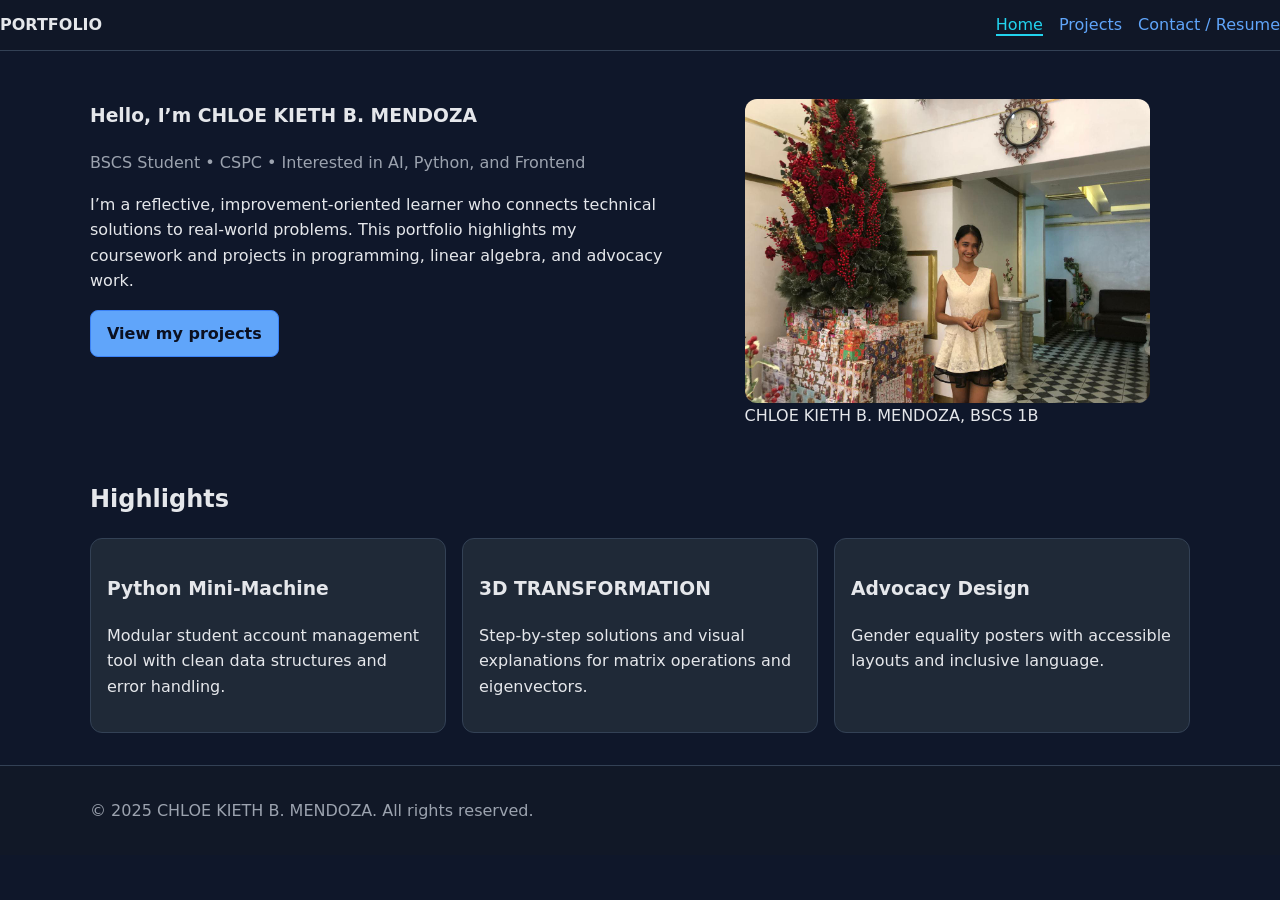
==== index.html @ 327a8e29 "Initial commit: portfolio website" ====
<!DOCTYPE html>
<html lang="en">
<head>
  <meta charset="UTF-8" />
  <meta name="viewport" content="width=device-width, initial-scale=1" />
  <title>Home — Your Name</title>
  <link rel="stylesheet" href="style.css" />
</head>
<body>
  <header>
    <nav class="site-nav">
      <a class="logo" href="index.html">PORTFOLIO</a>
      <ul>
        <li><a href="index.html" aria-current="page">Home</a></li>
        <li><a href="projects.html">Projects</a></li>
        <li><a href="contact.html">Contact / Resume</a></li>
      </ul>
    </nav>
  </header>

  <main>
    <section class="hero container">
      <article>
        <h1>Hello, I’m CHLOE KIETH B. MENDOZA</h1>
        <p class="subtitle">BSCS Student • CSPC • Interested in AI, Python, and Frontend</p>
        <p>
          I’m a reflective, improvement-oriented learner who connects technical solutions to real-world problems.
          This portfolio highlights my coursework and projects in programming, linear algebra, and advocacy work.
        </p>
        <a class="btn" href="projects.html">View my projects</a>
      </article>
      <figure class="hero-photo">
        <img src="4f9a7781-3ffc-4a22-af5b-f040bae95f5e.jpeg" alt="Portrait of Your Name" />
        <figcaption>CHLOE KIETH B. MENDOZA,  BSCS 1B</figcaption>
      </figure>
    </section>

    <section class="highlights container">
      <h2>Highlights</h2>
      <div class="cards">
        <article>
          <h3>Python Mini-Machine</h3>
          <p>Modular student account management tool with clean data structures and error handling.</p>
        </article>
        <article>
          <h3>3D TRANSFORMATION</h3>
          <p>Step-by-step solutions and visual explanations for matrix operations and eigenvectors.</p>
        </article>
        <article>
          <h3>Advocacy Design</h3>
          <p>Gender equality posters with accessible layouts and inclusive language.</p>
        </article>
      </div>
    </section>
  </main>

  <footer>
    <section class="container">
      <p>&copy; 2025 CHLOE KIETH B. MENDOZA. All rights reserved.</p>
    </section>
  </footer>
</body>
</html>
---- style.css ----
:root {
  --bg: #0f172a;         /* slate-900 */
  --panel: #111827;      /* gray-900 */
  --text: #e5e7eb;       /* gray-200 */
  --muted: #9ca3af;      /* gray-400 */
  --primary: #60a5fa;    /* blue-400 */
  --accent: #22d3ee;     /* cyan-400 */
  --card: #1f2937;       /* gray-800 */
  --border: #334155;     /* slate-700 */
  --radius: 12px;
  --container: 1100px;
  --space: 1rem;
}

*,
*::before,
*::after { box-sizing: border-box; }

html, body {
  margin: 0;
  padding: 0;
  background: var(--bg);
  color: var(--text);
  font-family: system-ui, -apple-system, Segoe UI, Roboto, Inter, Arial, sans-serif;
  line-height: 1.6;
}

img { max-width: 100%; display: block; border-radius: var(--radius); }
a { color: var(--primary); text-decoration: none; }
a:hover { color: var(--accent); }

.container {
  width: min(100% - 2rem, var(--container));
  margin-inline: auto;
}

/* Header and nav */
header {
  position: sticky; top: 0;
  background: rgba(17, 24, 39, 0.85);
  backdrop-filter: blur(6px);
  border-bottom: 1px solid var(--border);
  z-index: 10;
}

.site-nav {
  display: flex; align-items: center; justify-content: space-between;
  gap: 1rem;
  padding: 0.75rem 0;
}

.site-nav .logo {
  font-weight: 700; color: var(--text);
}

.site-nav ul {
  list-style: none; display: flex; gap: 1rem; margin: 0; padding: 0;
}

.site-nav a[aria-current="page"] {
  color: var(--accent);
  border-bottom: 2px solid var(--accent);
}

/* Buttons */
.btn {
  display: inline-block;
  background: var(--primary);
  color: #0b1020;
  padding: 0.6rem 1rem;
  border-radius: calc(var(--radius) - 4px);
  font-weight: 600;
  border: 1px solid #3b82f6;
}
.btn:hover { background: #3b82f6; color: #0b1020; }
.btn-secondary {
  background: transparent; color: var(--text); border: 1px solid var(--border);
}
.btn-secondary:hover { border-color: var(--accent); color: var(--accent); }

/* Hero layout (Home) */
.hero {
  display: grid;
  grid-template-columns: 1.2fr 1fr;
  gap: 2rem;
  padding: 2rem 0 1rem;
}
.hero .subtitle { color: var(--muted); margin-top: 0.25rem; }
.hero .hero-photo { align-self: start; }

/* Cards */
.cards {
  display: grid;
  grid-template-columns: repeat(3, 1fr);
  gap: 1rem;
  margin: 1rem 0 2rem;
}
.cards article {
  background: var(--card);
  border: 1px solid var(--border);
  padding: 1rem;
  border-radius: var(--radius);
}

/* Projects grid */
.project-grid {
  display: grid;
  grid-template-columns: repeat(2, 1fr);
  gap: 1.25rem;
  margin: 1rem 0 2rem;
}
.project-card {
  background: var(--card);
  border: 1px solid var(--border);
  border-radius: var(--radius);
  padding: 1rem;
}
.project-card h2 { margin-top: 0.75rem; }
.project-card p { color: var(--muted); }

/* Contact + Resume layout */
.contact-layout {
  display: grid;
  grid-template-columns: 1fr 1fr;
  gap: 2rem;
  padding: 1rem 0 2rem;
}

.contact-form form {
  background: var(--card);
  border: 1px solid var(--border);
  padding: 1rem;
  border-radius: var(--radius);
}
fieldset { border: none; padding: 0; margin: 0; }
label { display: block; margin-top: 1rem; }
input, textarea {
  width: 100%;
  margin-top: 0.5rem;
  padding: 0.6rem 0.8rem;
  border-radius: calc(var(--radius) - 6px);
  background: #0b1324;
  color: var(--text);
  border: 1px solid var(--border);
}
input::placeholder, textarea::placeholder { color: #6b7280; }

.resume section {
  margin-bottom: 1.5rem;
}
.skills {
  display: grid;
  grid-template-columns: repeat(2, minmax(0, 1fr));
  gap: 0.5rem 1rem;
}

/* Footer */
footer {
  border-top: 1px solid var(--border);
  margin-top: 2rem;
  padding: 1rem 0;
  background: var(--panel);
  color: var(--muted);
}

/* Responsive: mobile-first adjustments */
@media (max-width: 900px) {
  .hero { grid-template-columns: 1fr; }
  .cards { grid-template-columns: repeat(2, 1fr); }
  .project-grid { grid-template-columns: 1fr; }
  .contact-layout { grid-template-columns: 1fr; }
  .skills { grid-template-columns: 1fr; }
}

@media (max-width: 600px) {
  .site-nav ul { gap: 0.5rem; }
  .btn { width: 100%; text-align: center; }
  .cards { grid-template-columns: 1fr; }
}
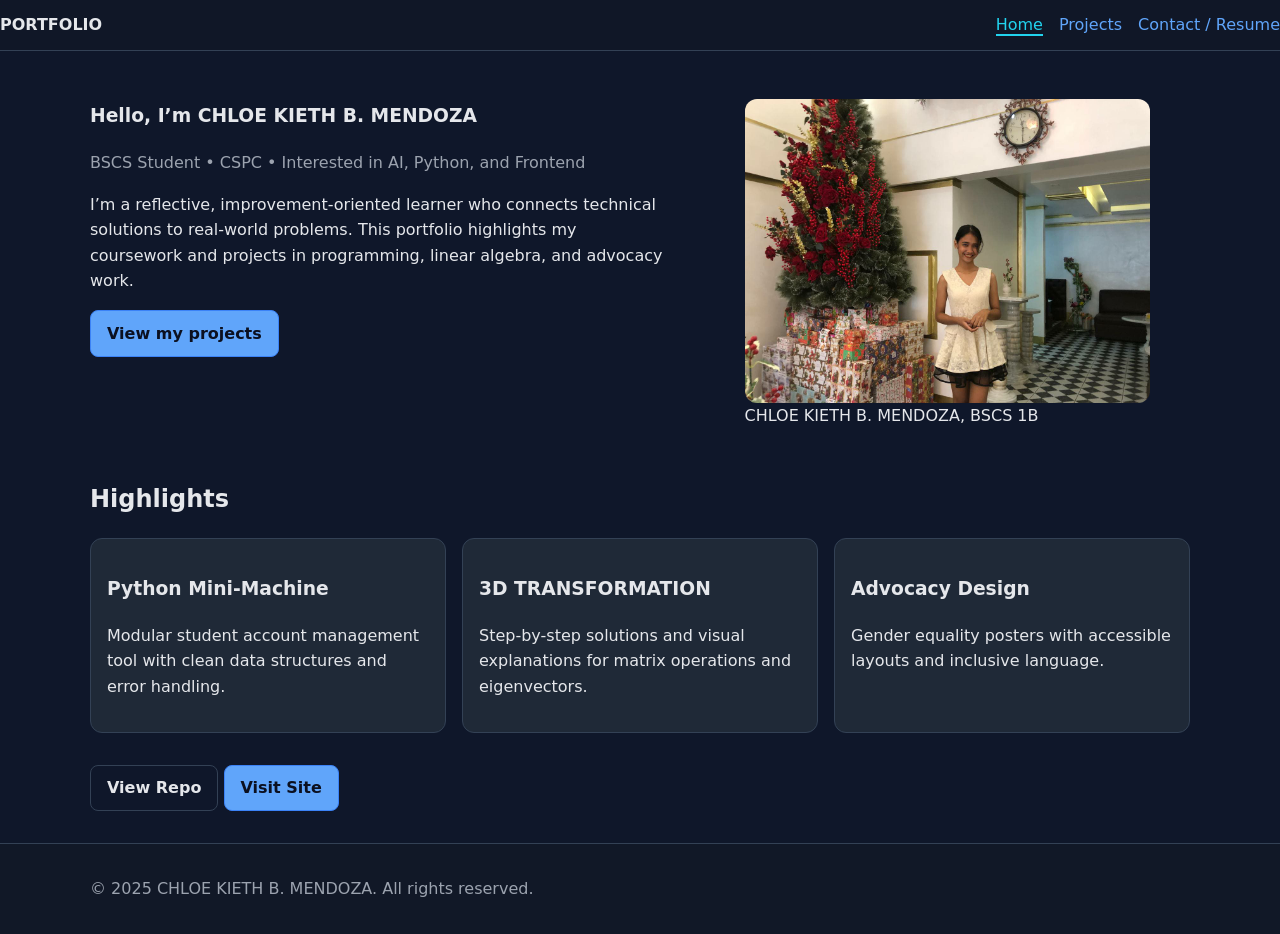
==== commit 67453e48: "Updated index.html with new buttons" ====
--- a/index.html
+++ b/index.html
@@ -37,20 +37,28 @@
 
     <section class="highlights container">
       <h2>Highlights</h2>
-      <div class="cards">
-        <article>
-          <h3>Python Mini-Machine</h3>
-          <p>Modular student account management tool with clean data structures and error handling.</p>
-        </article>
-        <article>
-          <h3>3D TRANSFORMATION</h3>
-          <p>Step-by-step solutions and visual explanations for matrix operations and eigenvectors.</p>
-        </article>
-        <article>
-          <h3>Advocacy Design</h3>
-          <p>Gender equality posters with accessible layouts and inclusive language.</p>
-        </article>
-      </div>
+    <div class="cards">
+  <article>
+    <h3>Python Mini-Machine</h3>
+    <p>Modular student account management tool with clean data structures and error handling.</p>
+  </article>
+
+  <article>
+    <h3>3D TRANSFORMATION</h3>
+    <p>Step-by-step solutions and visual explanations for matrix operations and eigenvectors.</p>
+  </article>
+
+  <article>
+    <h3>Advocacy Design</h3>
+    <p>Gender equality posters with accessible layouts and inclusive language.</p>
+  </article>
+</div>
+
+<!-- 🔘 Shared buttons for all projects -->
+<div class="shared-buttons">
+  <a class="btn btn-secondary" href="https://github.com/chlmendoza-art/my-portfolio-site">View Repo</a>
+  <a class="btn" href="https://chlmendoza-art.github.io/my-portfolio-site/">Visit Site</a>
+</div>
     </section>
   </main>
 
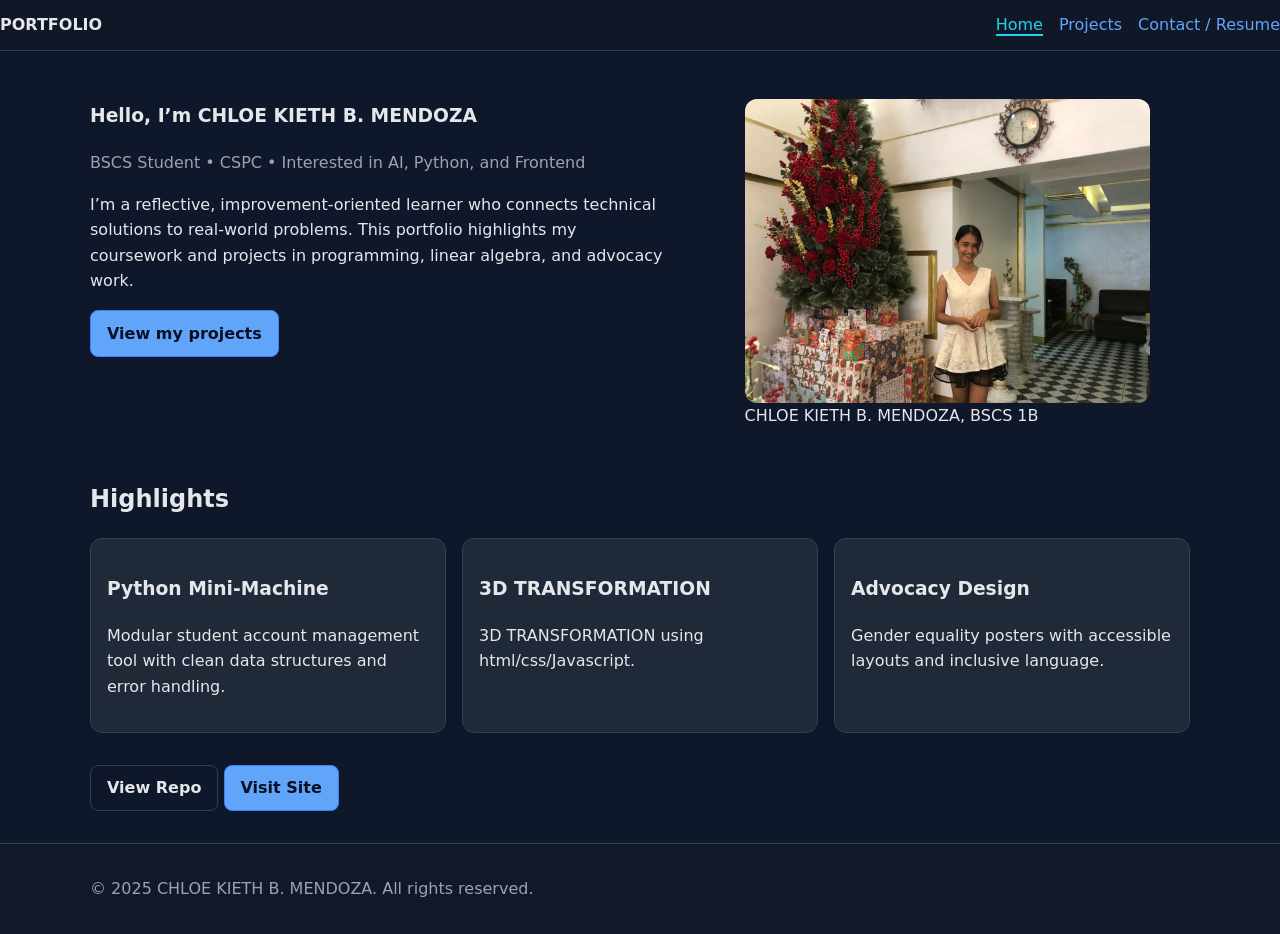
==== commit db3097ea: "Updated index.html with new buttons" ====
--- a/index.html
+++ b/index.html
@@ -45,7 +45,7 @@
 
   <article>
     <h3>3D TRANSFORMATION</h3>
-    <p>Step-by-step solutions and visual explanations for matrix operations and eigenvectors.</p>
+    <p>3D TRANSFORMATION using html/css/Javascript.</p>
   </article>
 
   <article>
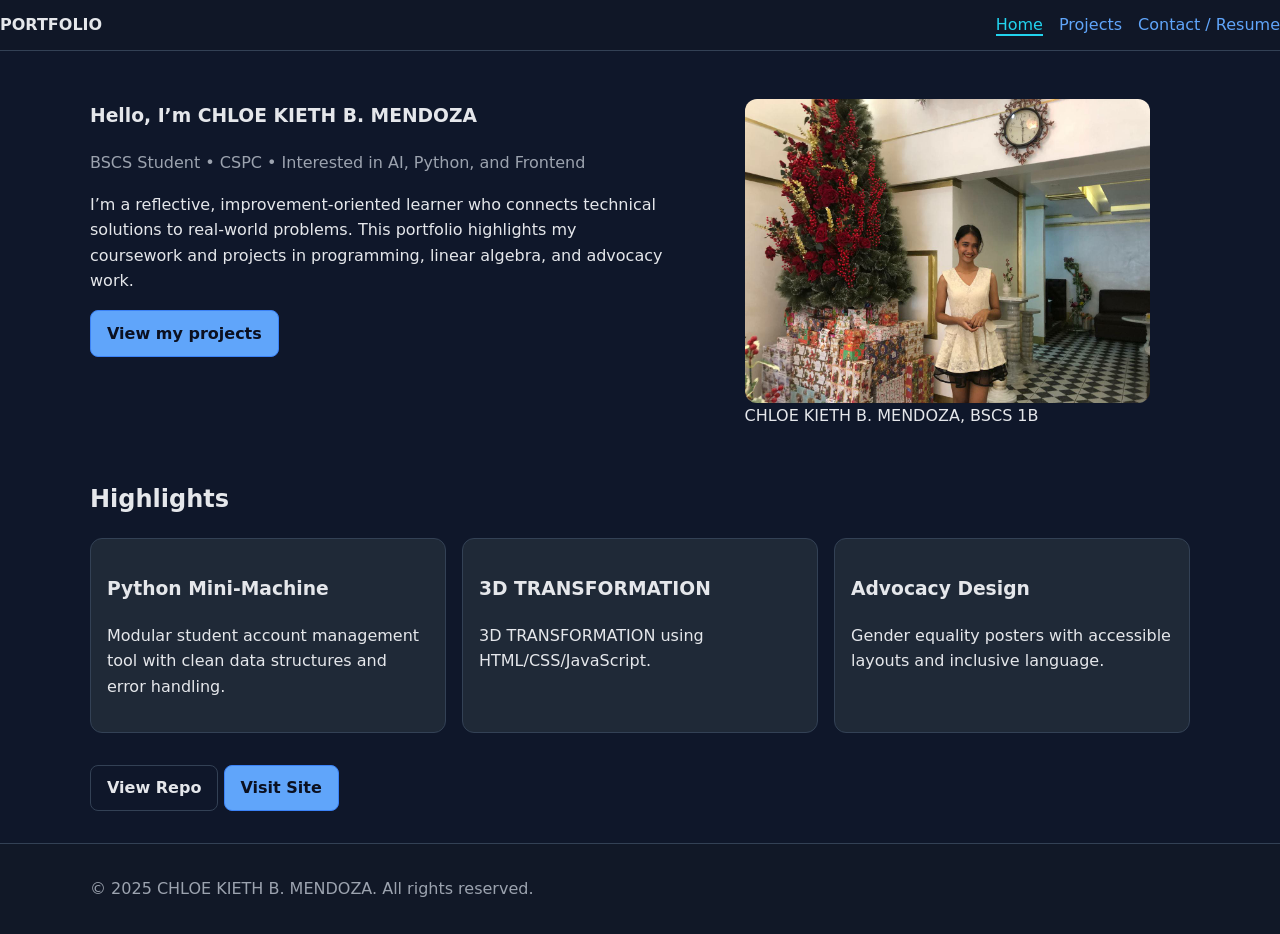
==== commit 37a1c77b: "Updated HTML files with comments and fixes" ====
--- a/index.html
+++ b/index.html
@@ -3,13 +3,17 @@
 <head>
   <meta charset="UTF-8" />
   <meta name="viewport" content="width=device-width, initial-scale=1" />
-  <title>Home — Your Name</title>
+  <title>Home — Chloe Kieth B. Mendoza</title>
+  <!-- External stylesheet for consistent design -->
   <link rel="stylesheet" href="style.css" />
 </head>
 <body>
+  <!-- ===== HEADER & NAVIGATION ===== -->
   <header>
     <nav class="site-nav">
+      <!-- Logo / site title -->
       <a class="logo" href="index.html">PORTFOLIO</a>
+      <!-- Navigation links -->
       <ul>
         <li><a href="index.html" aria-current="page">Home</a></li>
         <li><a href="projects.html">Projects</a></li>
@@ -18,7 +22,9 @@
     </nav>
   </header>
 
+  <!-- ===== MAIN CONTENT ===== -->
   <main>
+    <!-- Hero section with intro and photo -->
     <section class="hero container">
       <article>
         <h1>Hello, I’m CHLOE KIETH B. MENDOZA</h1>
@@ -27,41 +33,48 @@
           I’m a reflective, improvement-oriented learner who connects technical solutions to real-world problems.
           This portfolio highlights my coursework and projects in programming, linear algebra, and advocacy work.
         </p>
+        <!-- Call-to-action button -->
         <a class="btn" href="projects.html">View my projects</a>
       </article>
       <figure class="hero-photo">
-        <img src="4f9a7781-3ffc-4a22-af5b-f040bae95f5e.jpeg" alt="Portrait of Your Name" />
-        <figcaption>CHLOE KIETH B. MENDOZA,  BSCS 1B</figcaption>
+        <!-- Profile image -->
+        <img src="4f9a7781-3ffc-4a22-af5b-f040bae95f5e.jpeg" alt="Portrait of Chloe Kieth B. Mendoza" />
+        <figcaption>CHLOE KIETH B. MENDOZA, BSCS 1B</figcaption>
       </figure>
     </section>
 
+    <!-- Highlights section showcasing projects -->
     <section class="highlights container">
       <h2>Highlights</h2>
-    <div class="cards">
-  <article>
-    <h3>Python Mini-Machine</h3>
-    <p>Modular student account management tool with clean data structures and error handling.</p>
-  </article>
+      <div class="cards">
+        <!-- Project 1 -->
+        <article>
+          <h3>Python Mini-Machine</h3>
+          <p>Modular student account management tool with clean data structures and error handling.</p>
+        </article>
 
-  <article>
-    <h3>3D TRANSFORMATION</h3>
-    <p>3D TRANSFORMATION using html/css/Javascript.</p>
-  </article>
+        <!-- Project 2 -->
+        <article>
+          <h3>3D TRANSFORMATION</h3>
+          <p>3D TRANSFORMATION using HTML/CSS/JavaScript.</p>
+        </article>
 
-  <article>
-    <h3>Advocacy Design</h3>
-    <p>Gender equality posters with accessible layouts and inclusive language.</p>
-  </article>
-</div>
+        <!-- Project 3 -->
+        <article>
+          <h3>Advocacy Design</h3>
+          <p>Gender equality posters with accessible layouts and inclusive language.</p>
+        </article>
+      </div>
 
-<!-- 🔘 Shared buttons for all projects -->
-<div class="shared-buttons">
-  <a class="btn btn-secondary" href="https://github.com/chlmendoza-art/my-portfolio-site">View Repo</a>
-  <a class="btn" href="https://chlmendoza-art.github.io/my-portfolio-site/">Visit Site</a>
-</div>
+      <!-- Shared buttons for repo and live site -->
+      <div class="shared-buttons">
+        <a class="btn btn-secondary" href="https://github.com/chlmendoza-art/my-portfolio-site">View Repo</a>
+        <a class="btn" href="https://chlmendoza-art.github.io/my-portfolio-site/">Visit Site</a>
+      </div>
     </section>
   </main>
 
+  <!-- ===== FOOTER ===== -->
   <footer>
     <section class="container">
       <p>&copy; 2025 CHLOE KIETH B. MENDOZA. All rights reserved.</p>
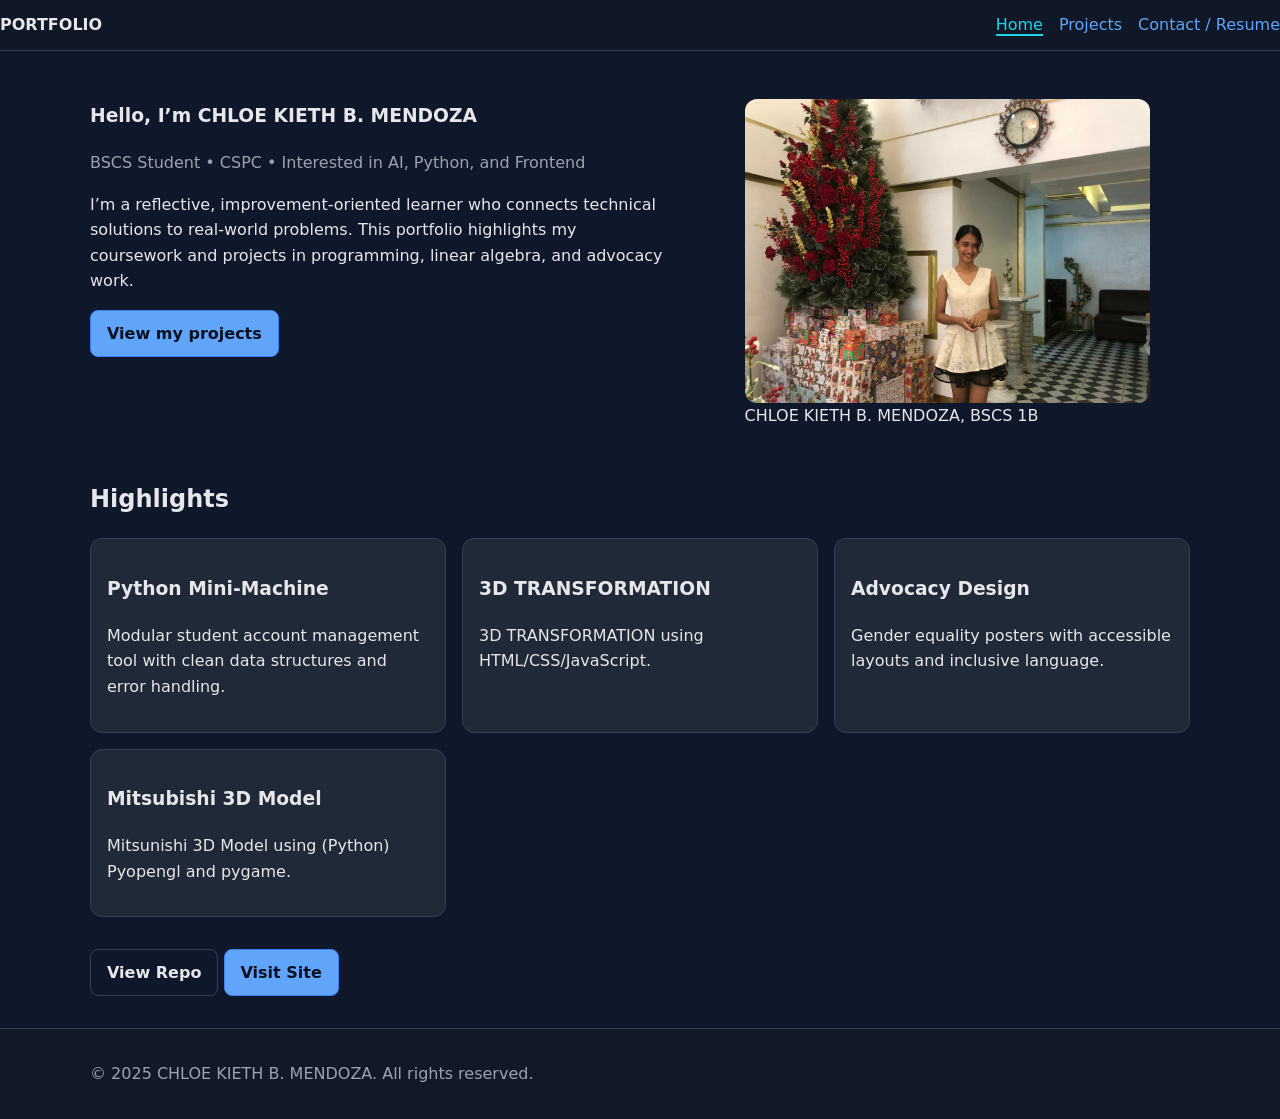
==== commit f71733de: "Add 3D Mitsubishi video, rename dice file, update index and projects pages" ====
--- a/index.html
+++ b/index.html
@@ -64,6 +64,12 @@
           <h3>Advocacy Design</h3>
           <p>Gender equality posters with accessible layouts and inclusive language.</p>
         </article>
+
+      <!--Project 4 -->
+      <article>
+        <h3> Mitsubishi 3D Model</h3>
+        <p> Mitsunishi 3D Model using (Python) Pyopengl and pygame.</p>
+      </article>
       </div>
 
       <!-- Shared buttons for repo and live site -->
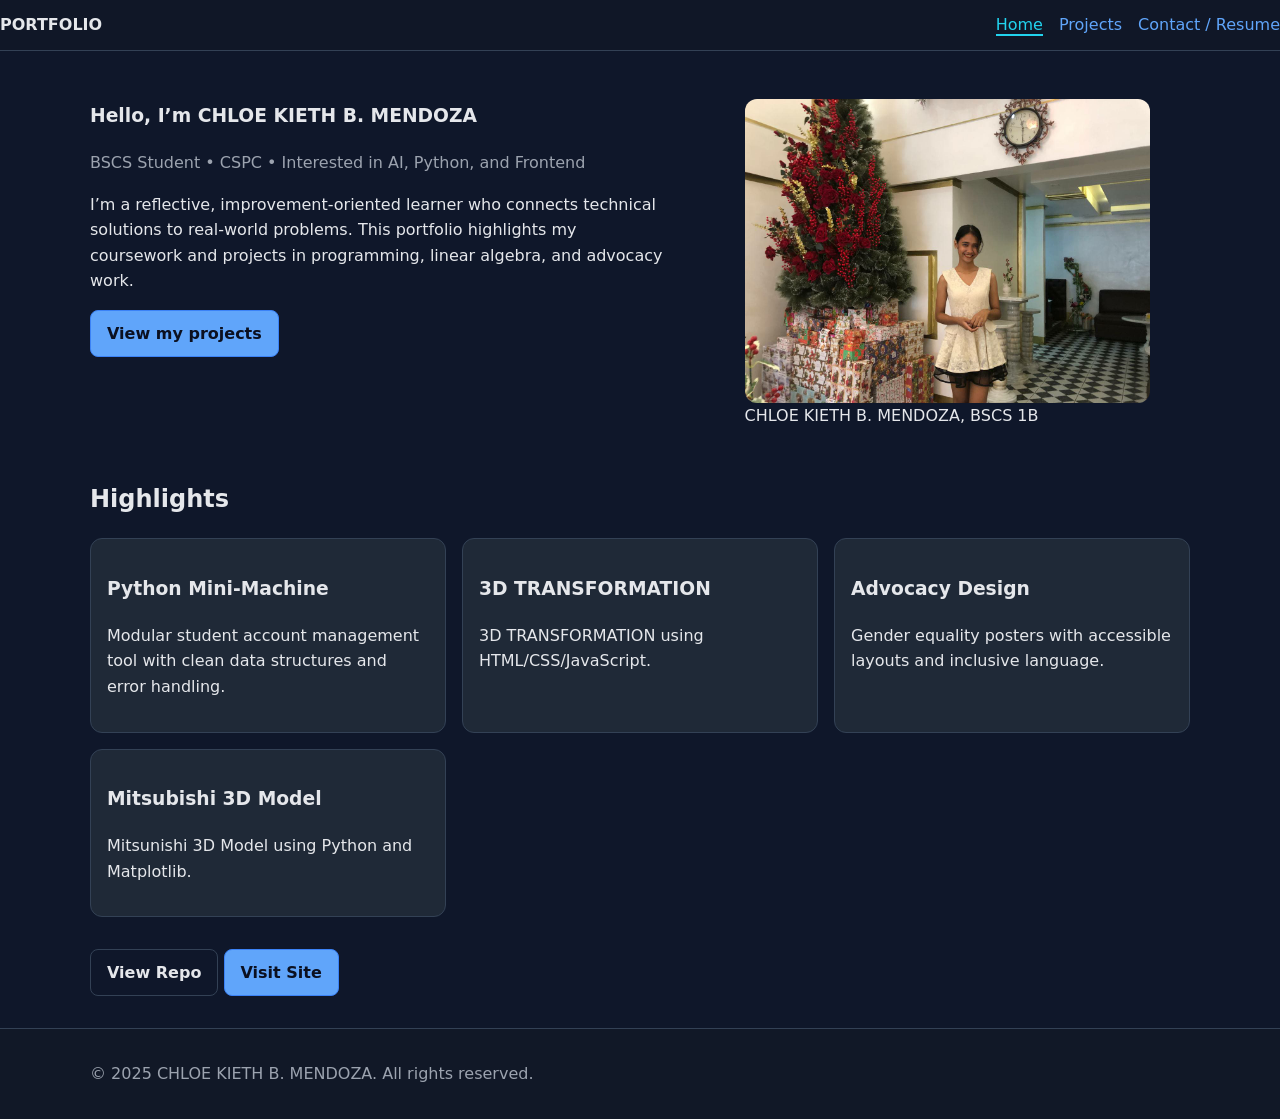
==== commit 96ef40e3: "Change the description of the 3d mitsubishi model" ====
--- a/index.html
+++ b/index.html
@@ -68,7 +68,7 @@
       <!--Project 4 -->
       <article>
         <h3> Mitsubishi 3D Model</h3>
-        <p> Mitsunishi 3D Model using (Python) Pyopengl and pygame.</p>
+        <p> Mitsunishi 3D Model using Python and Matplotlib.</p>
       </article>
       </div>
 
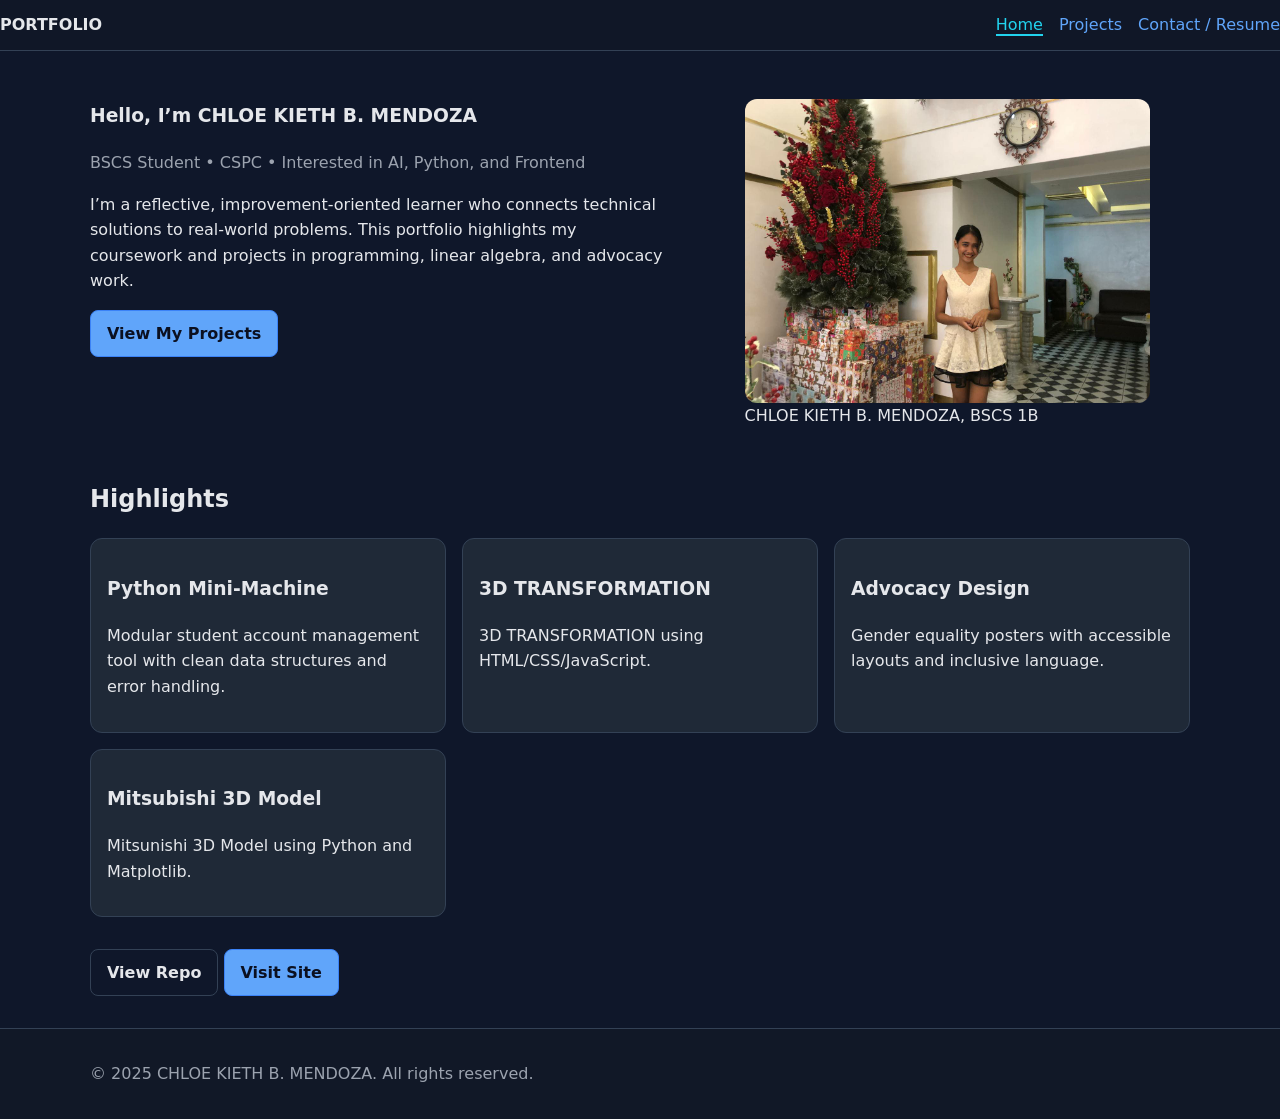
==== commit 00c307f4: "Updated homepage content" ====
--- a/index.html
+++ b/index.html
@@ -34,7 +34,7 @@
           This portfolio highlights my coursework and projects in programming, linear algebra, and advocacy work.
         </p>
         <!-- Call-to-action button -->
-        <a class="btn" href="projects.html">View my projects</a>
+        <a class="btn" href="projects.html">View My Projects</a>
       </article>
       <figure class="hero-photo">
         <!-- Profile image -->
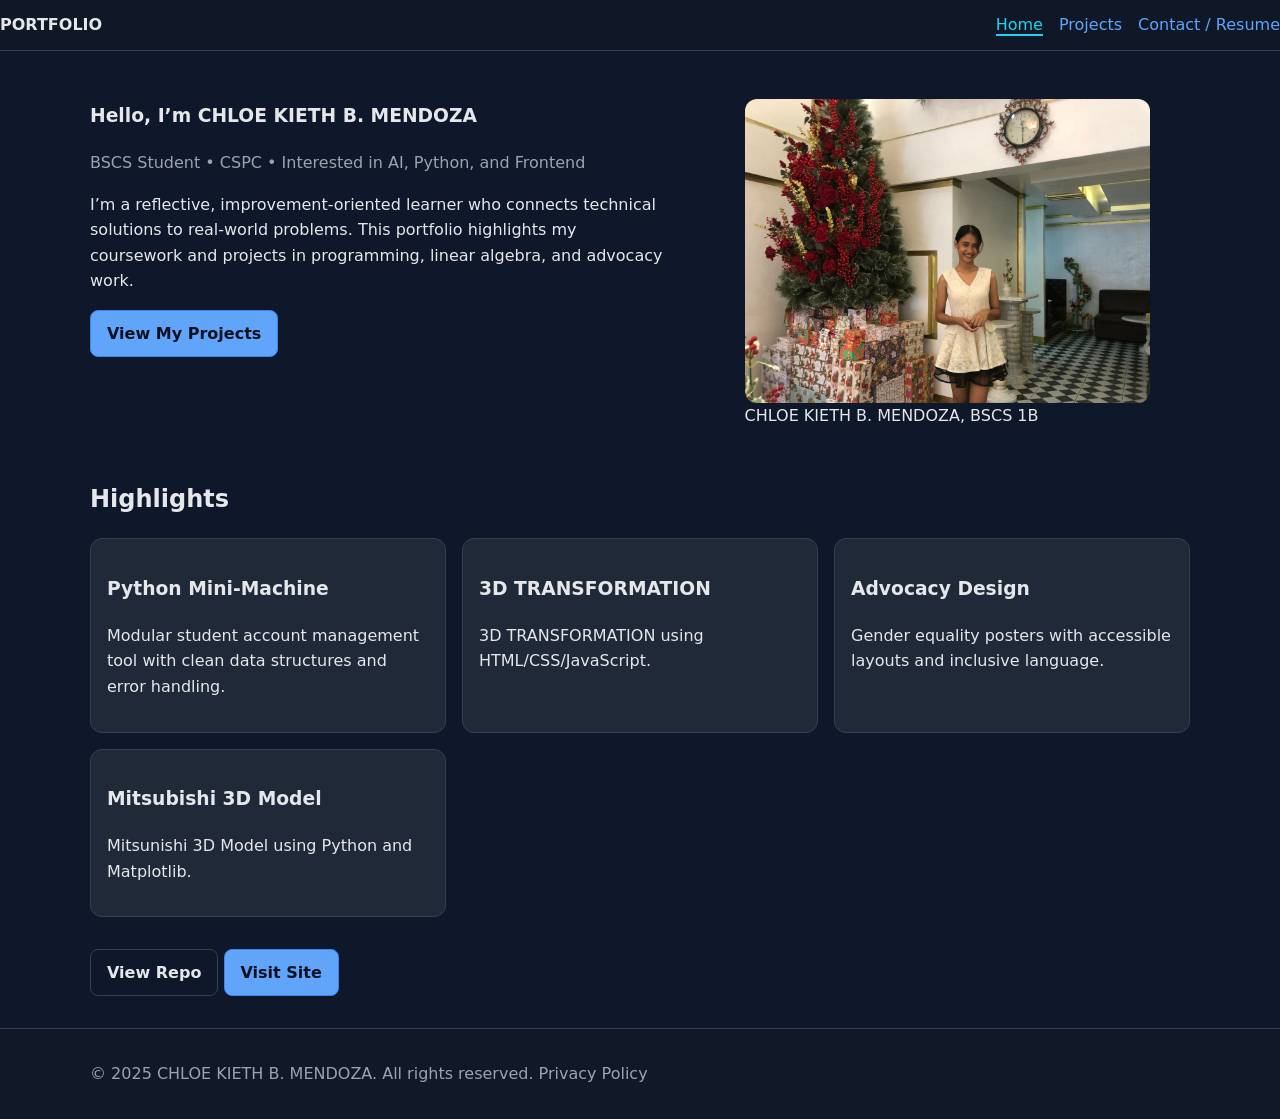
==== commit 1179eecd: "add a contact info, add a privacy policy" ====
--- a/index.html
+++ b/index.html
@@ -83,7 +83,7 @@
   <!-- ===== FOOTER ===== -->
   <footer>
     <section class="container">
-      <p>&copy; 2025 CHLOE KIETH B. MENDOZA. All rights reserved.</p>
+      <p>&copy; 2025 CHLOE KIETH B. MENDOZA. All rights reserved. Privacy Policy</p>
     </section>
   </footer>
 </body>
